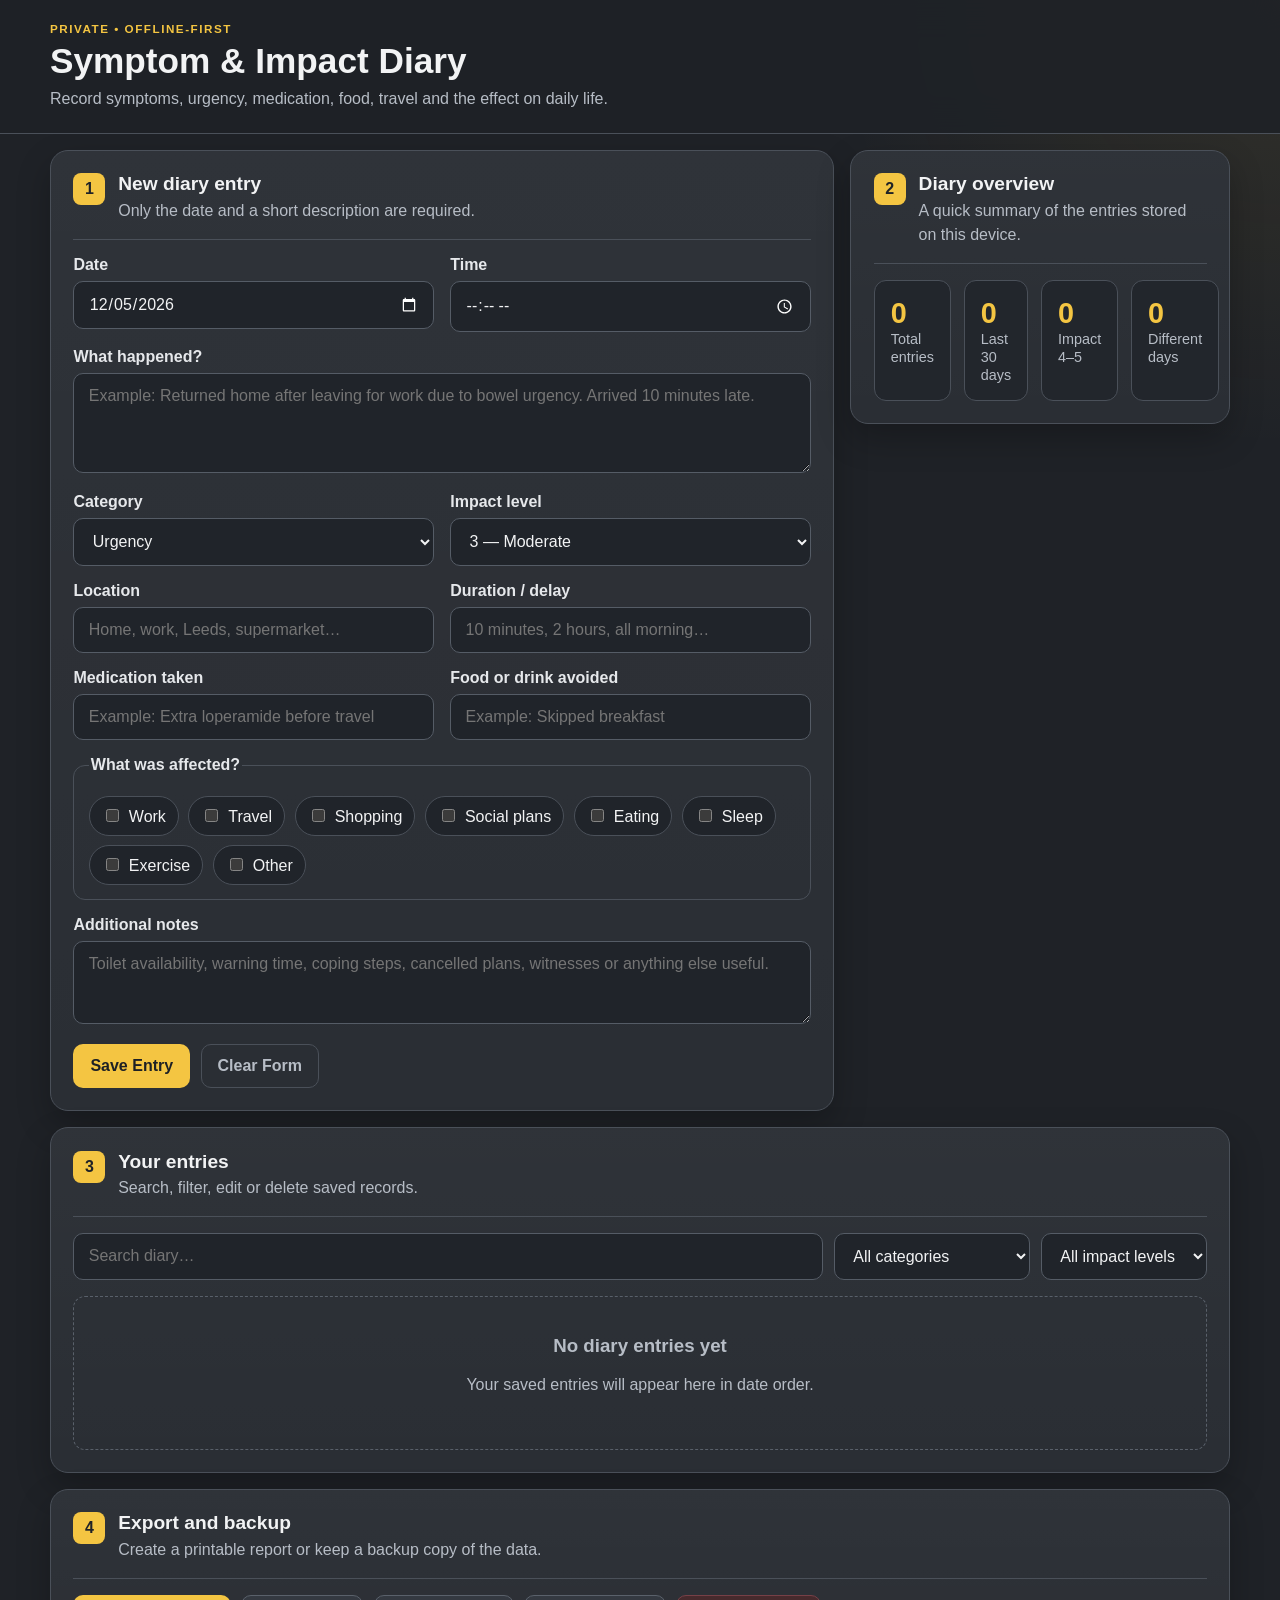
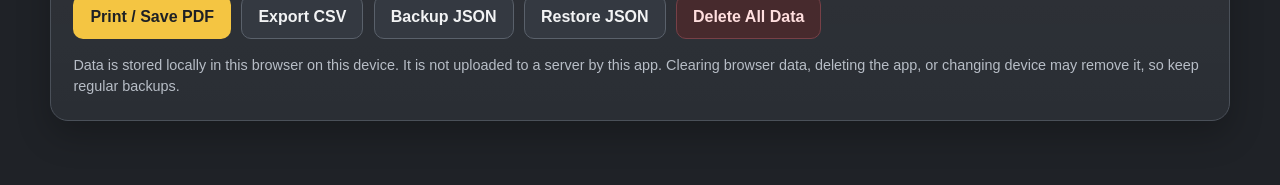
==== index.html @ 9e64af03 "Add files via upload" ====
<!DOCTYPE html>
<html lang="en">
<head>
  <meta charset="UTF-8" />
  <meta name="viewport" content="width=device-width, initial-scale=1, viewport-fit=cover" />
  <meta name="theme-color" content="#f4c542" />
  <meta name="description" content="A private, offline symptom and daily impact diary." />
  <link rel="manifest" href="manifest.webmanifest" />
  <link rel="icon" href="icons/icon.svg" type="image/svg+xml" />
  <link rel="apple-touch-icon" href="icons/apple-touch-icon.svg" />
  <link rel="stylesheet" href="styles.css" />
  <title>Symptom & Impact Diary</title>
</head>
<body>
  <header class="app-header">
    <div>
      <p class="eyebrow">PRIVATE • OFFLINE-FIRST</p>
      <h1>Symptom & Impact Diary</h1>
      <p class="subtitle">Record symptoms, urgency, medication, food, travel and the effect on daily life.</p>
    </div>
    <button id="installBtn" class="button secondary hidden" type="button">Install App</button>
  </header>

  <main class="shell">
    <section class="panel entry-panel">
      <div class="section-heading">
        <span class="number">1</span>
        <div>
          <h2>New diary entry</h2>
          <p>Only the date and a short description are required.</p>
        </div>
      </div>

      <form id="entryForm" novalidate>
        <input type="hidden" id="entryId" />

        <div class="grid two">
          <label>
            <span>Date</span>
            <input id="entryDate" type="date" required />
          </label>
          <label>
            <span>Time</span>
            <input id="entryTime" type="time" />
          </label>
        </div>

        <label>
          <span>What happened?</span>
          <textarea id="description" rows="4" maxlength="1000" required
            placeholder="Example: Returned home after leaving for work due to bowel urgency. Arrived 10 minutes late."></textarea>
        </label>

        <div class="grid two">
          <label>
            <span>Category</span>
            <select id="category">
              <option value="Urgency">Urgency</option>
              <option value="Accident / near miss">Accident / near miss</option>
              <option value="Pain or discomfort">Pain or discomfort</option>
              <option value="Food restriction">Food restriction</option>
              <option value="Medication">Medication</option>
              <option value="Travel">Travel</option>
              <option value="Work impact">Work impact</option>
              <option value="Social impact">Social impact</option>
              <option value="Sleep impact">Sleep impact</option>
              <option value="Other">Other</option>
            </select>
          </label>
          <label>
            <span>Impact level</span>
            <select id="impact">
              <option value="1">1 — Minor</option>
              <option value="2">2 — Noticeable</option>
              <option value="3" selected>3 — Moderate</option>
              <option value="4">4 — Significant</option>
              <option value="5">5 — Severe</option>
            </select>
          </label>
        </div>

        <div class="grid two">
          <label>
            <span>Location</span>
            <input id="location" type="text" maxlength="120" placeholder="Home, work, Leeds, supermarket…" />
          </label>
          <label>
            <span>Duration / delay</span>
            <input id="duration" type="text" maxlength="120" placeholder="10 minutes, 2 hours, all morning…" />
          </label>
        </div>

        <div class="grid two">
          <label>
            <span>Medication taken</span>
            <input id="medication" type="text" maxlength="200" placeholder="Example: Extra loperamide before travel" />
          </label>
          <label>
            <span>Food or drink avoided</span>
            <input id="food" type="text" maxlength="200" placeholder="Example: Skipped breakfast" />
          </label>
        </div>

        <fieldset>
          <legend>What was affected?</legend>
          <div class="checks">
            <label><input type="checkbox" name="affected" value="Work" /> Work</label>
            <label><input type="checkbox" name="affected" value="Travel" /> Travel</label>
            <label><input type="checkbox" name="affected" value="Shopping" /> Shopping</label>
            <label><input type="checkbox" name="affected" value="Social plans" /> Social plans</label>
            <label><input type="checkbox" name="affected" value="Eating" /> Eating</label>
            <label><input type="checkbox" name="affected" value="Sleep" /> Sleep</label>
            <label><input type="checkbox" name="affected" value="Exercise" /> Exercise</label>
            <label><input type="checkbox" name="affected" value="Other" /> Other</label>
          </div>
        </fieldset>

        <label>
          <span>Additional notes</span>
          <textarea id="notes" rows="3" maxlength="1000"
            placeholder="Toilet availability, warning time, coping steps, cancelled plans, witnesses or anything else useful."></textarea>
        </label>

        <div class="form-actions">
          <button class="button primary" type="submit" id="saveBtn">Save Entry</button>
          <button class="button secondary hidden" type="button" id="cancelEditBtn">Cancel Edit</button>
          <button class="button ghost" type="button" id="clearBtn">Clear Form</button>
        </div>
      </form>
    </section>

    <section class="panel summary-panel">
      <div class="section-heading">
        <span class="number">2</span>
        <div>
          <h2>Diary overview</h2>
          <p>A quick summary of the entries stored on this device.</p>
        </div>
      </div>
      <div class="stats">
        <div class="stat"><strong id="totalEntries">0</strong><span>Total entries</span></div>
        <div class="stat"><strong id="last30Entries">0</strong><span>Last 30 days</span></div>
        <div class="stat"><strong id="highImpactEntries">0</strong><span>Impact 4–5</span></div>
        <div class="stat"><strong id="daysAffected">0</strong><span>Different days</span></div>
      </div>
    </section>

    <section class="panel diary-panel">
      <div class="section-heading">
        <span class="number">3</span>
        <div>
          <h2>Your entries</h2>
          <p>Search, filter, edit or delete saved records.</p>
        </div>
      </div>

      <div class="toolbar">
        <input id="searchInput" type="search" placeholder="Search diary…" />
        <select id="categoryFilter">
          <option value="">All categories</option>
          <option>Urgency</option>
          <option>Accident / near miss</option>
          <option>Pain or discomfort</option>
          <option>Food restriction</option>
          <option>Medication</option>
          <option>Travel</option>
          <option>Work impact</option>
          <option>Social impact</option>
          <option>Sleep impact</option>
          <option>Other</option>
        </select>
        <select id="impactFilter">
          <option value="">All impact levels</option>
          <option value="1">Impact 1</option>
          <option value="2">Impact 2</option>
          <option value="3">Impact 3</option>
          <option value="4">Impact 4</option>
          <option value="5">Impact 5</option>
        </select>
      </div>

      <div id="emptyState" class="empty-state">
        <h3>No diary entries yet</h3>
        <p>Your saved entries will appear here in date order.</p>
      </div>
      <div id="entryList" class="entry-list"></div>
    </section>

    <section class="panel data-panel">
      <div class="section-heading">
        <span class="number">4</span>
        <div>
          <h2>Export and backup</h2>
          <p>Create a printable report or keep a backup copy of the data.</p>
        </div>
      </div>

      <div class="data-actions">
        <button class="button primary" id="printBtn" type="button">Print / Save PDF</button>
        <button class="button secondary" id="exportCsvBtn" type="button">Export CSV</button>
        <button class="button secondary" id="backupBtn" type="button">Backup JSON</button>
        <label class="button secondary file-button">
          Restore JSON
          <input id="restoreInput" type="file" accept=".json,application/json" />
        </label>
        <button class="button danger" id="deleteAllBtn" type="button">Delete All Data</button>
      </div>
      <p class="privacy-note">
        Data is stored locally in this browser on this device. It is not uploaded to a server by this app.
        Clearing browser data, deleting the app, or changing device may remove it, so keep regular backups.
      </p>
    </section>
  </main>

  <template id="entryTemplate">
    <article class="entry-card">
      <div class="entry-top">
        <div>
          <div class="entry-date"></div>
          <div class="entry-meta"></div>
        </div>
        <span class="impact-badge"></span>
      </div>
      <p class="entry-description"></p>
      <div class="entry-details"></div>
      <div class="entry-actions">
        <button class="small-button edit-entry" type="button">Edit</button>
        <button class="small-button delete-entry" type="button">Delete</button>
      </div>
    </article>
  </template>

  <script src="app.js"></script>
</body>
</html>
---- styles.css ----
:root {
  --bg: #1f2227;
  --panel: #2a2e34;
  --panel-2: #343941;
  --line: #4a5059;
  --text: #f2f3f4;
  --muted: #b7bdc6;
  --accent: #f4c542;
  --accent-dark: #d7a900;
  --danger: #d95c5c;
  --shadow: 0 14px 34px rgba(0,0,0,.24);
  font-family: Inter, ui-sans-serif, -apple-system, BlinkMacSystemFont, "Segoe UI", sans-serif;
}
* { box-sizing: border-box; }
html { background: var(--bg); color-scheme: dark; }
body { margin: 0; min-height: 100vh; background:
  radial-gradient(circle at top right, rgba(244,197,66,.09), transparent 28rem),
  var(--bg); color: var(--text); }
button, input, textarea, select { font: inherit; }
.app-header {
  display: flex; justify-content: space-between; gap: 2rem; align-items: center;
  padding: calc(1.4rem + env(safe-area-inset-top)) max(1rem, calc((100vw - 1180px)/2)) 1.4rem;
  border-bottom: 1px solid var(--line); background: rgba(31,34,39,.92);
  position: sticky; top: 0; z-index: 10; backdrop-filter: blur(18px);
}
h1, h2, h3, p { margin-top: 0; }
h1 { margin-bottom: .35rem; font-size: clamp(1.55rem, 4vw, 2.2rem); }
h2 { margin-bottom: .2rem; font-size: 1.2rem; }
.eyebrow { color: var(--accent); letter-spacing: .13em; font-size: .73rem; font-weight: 800; margin-bottom: .35rem; }
.subtitle, .section-heading p, .privacy-note { color: var(--muted); margin-bottom: 0; line-height: 1.5; }
.shell { width: min(1180px, calc(100% - 2rem)); margin: 1rem auto 4rem; display: grid; gap: 1rem; }
.panel { background: linear-gradient(180deg, rgba(255,255,255,.025), transparent), var(--panel);
  border: 1px solid var(--line); border-radius: 18px; padding: clamp(1rem, 3vw, 1.4rem); box-shadow: var(--shadow); }
.section-heading { display: flex; gap: .8rem; align-items: flex-start; padding-bottom: 1rem; margin-bottom: 1rem; border-bottom: 1px solid var(--line); }
.number { width: 2rem; height: 2rem; border-radius: 8px; display: grid; place-items: center;
  background: var(--accent); color: #1f2227; font-weight: 900; flex: 0 0 auto; }
form { display: grid; gap: 1rem; }
.grid { display: grid; gap: 1rem; }
.grid.two { grid-template-columns: repeat(2, minmax(0,1fr)); }
label > span, legend { display: block; font-weight: 750; color: #e6e8eb; margin-bottom: .45rem; }
input, textarea, select {
  width: 100%; border: 1px solid #555c66; border-radius: 10px; background: #20242a;
  color: var(--text); padding: .82rem .9rem; outline: none;
}
textarea { resize: vertical; min-height: 5rem; }
input:focus, textarea:focus, select:focus { border-color: var(--accent); box-shadow: 0 0 0 3px rgba(244,197,66,.13); }
fieldset { border: 1px solid var(--line); border-radius: 12px; padding: .9rem; margin: 0; }
.checks { display: flex; flex-wrap: wrap; gap: .6rem; }
.checks label { background: #20242a; border: 1px solid var(--line); border-radius: 999px; padding: .55rem .75rem; }
.checks input { width: auto; margin-right: .35rem; accent-color: var(--accent); }
.button, .small-button {
  border: 1px solid transparent; border-radius: 10px; padding: .76rem 1rem; font-weight: 800; cursor: pointer;
}
.button.primary { background: var(--accent); color: #1d2025; }
.button.primary:hover { background: #ffd75a; }
.button.secondary { background: var(--panel-2); color: var(--text); border-color: #5a616b; }
.button.ghost { background: transparent; color: var(--muted); border-color: var(--line); }
.button.danger { background: #472a2d; color: #ffdede; border-color: #774047; }
.form-actions, .data-actions { display: flex; flex-wrap: wrap; gap: .65rem; }
.hidden { display: none !important; }
.stats { display: grid; grid-template-columns: repeat(4,1fr); gap: .8rem; }
.stat { padding: 1rem; background: #22262c; border: 1px solid var(--line); border-radius: 12px; }
.stat strong { display: block; color: var(--accent); font-size: 1.8rem; }
.stat span { color: var(--muted); font-size: .9rem; }
.toolbar { display: grid; grid-template-columns: 1fr auto auto; gap: .7rem; margin-bottom: 1rem; }
.entry-list { display: grid; gap: .8rem; }
.entry-card { background: #22262c; border: 1px solid var(--line); border-left: 4px solid var(--accent); border-radius: 13px; padding: 1rem; }
.entry-top { display: flex; justify-content: space-between; gap: 1rem; align-items: flex-start; }
.entry-date { font-weight: 900; font-size: 1.05rem; }
.entry-meta { color: var(--muted); font-size: .88rem; margin-top: .2rem; }
.impact-badge { border-radius: 999px; background: #3c4149; padding: .35rem .58rem; font-size: .78rem; font-weight: 900; white-space: nowrap; }
.entry-description { margin: .85rem 0; line-height: 1.55; white-space: pre-wrap; }
.entry-details { display: grid; gap: .35rem; color: #ced2d8; font-size: .9rem; }
.entry-detail strong { color: var(--accent); }
.entry-actions { display: flex; gap: .5rem; margin-top: .85rem; padding-top: .8rem; border-top: 1px solid var(--line); }
.small-button { padding: .48rem .7rem; background: #343941; color: var(--text); border-color: #555c66; }
.delete-entry { color: #ffd3d3; }
.empty-state { text-align: center; padding: 2.4rem 1rem; border: 1px dashed #59606a; border-radius: 12px; color: var(--muted); }
.file-button { display: inline-flex; align-items: center; }
.file-button input { display: none; }
.privacy-note { margin-top: 1rem; font-size: .9rem; }
@media (min-width: 900px) {
  .shell { grid-template-columns: minmax(0, 1.55fr) minmax(280px, .75fr); align-items: start; }
  .entry-panel { grid-row: span 2; }
  .diary-panel, .data-panel { grid-column: 1 / -1; }
}
@media (max-width: 700px) {
  .app-header { position: static; align-items: flex-start; flex-direction: column; gap: .8rem; }
  .grid.two, .stats, .toolbar { grid-template-columns: 1fr; }
  .shell { width: min(100% - 1rem, 1180px); }
  .panel { border-radius: 14px; }
  .form-actions .button, .data-actions .button, .file-button { flex: 1 1 100%; justify-content: center; }
}
@media print {
  body { background: white; color: black; }
  .app-header, .entry-panel, .summary-panel, .data-panel, .toolbar, .entry-actions, .empty-state { display: none !important; }
  .shell { width: 100%; margin: 0; display: block; }
  .panel, .entry-card { box-shadow: none; background: white; color: black; border-color: #bbb; }
  .entry-card { break-inside: avoid; margin-bottom: 12px; border-left-color: #444; }
  .entry-meta, .entry-details { color: #333; }
  .impact-badge { background: #eee; }
}
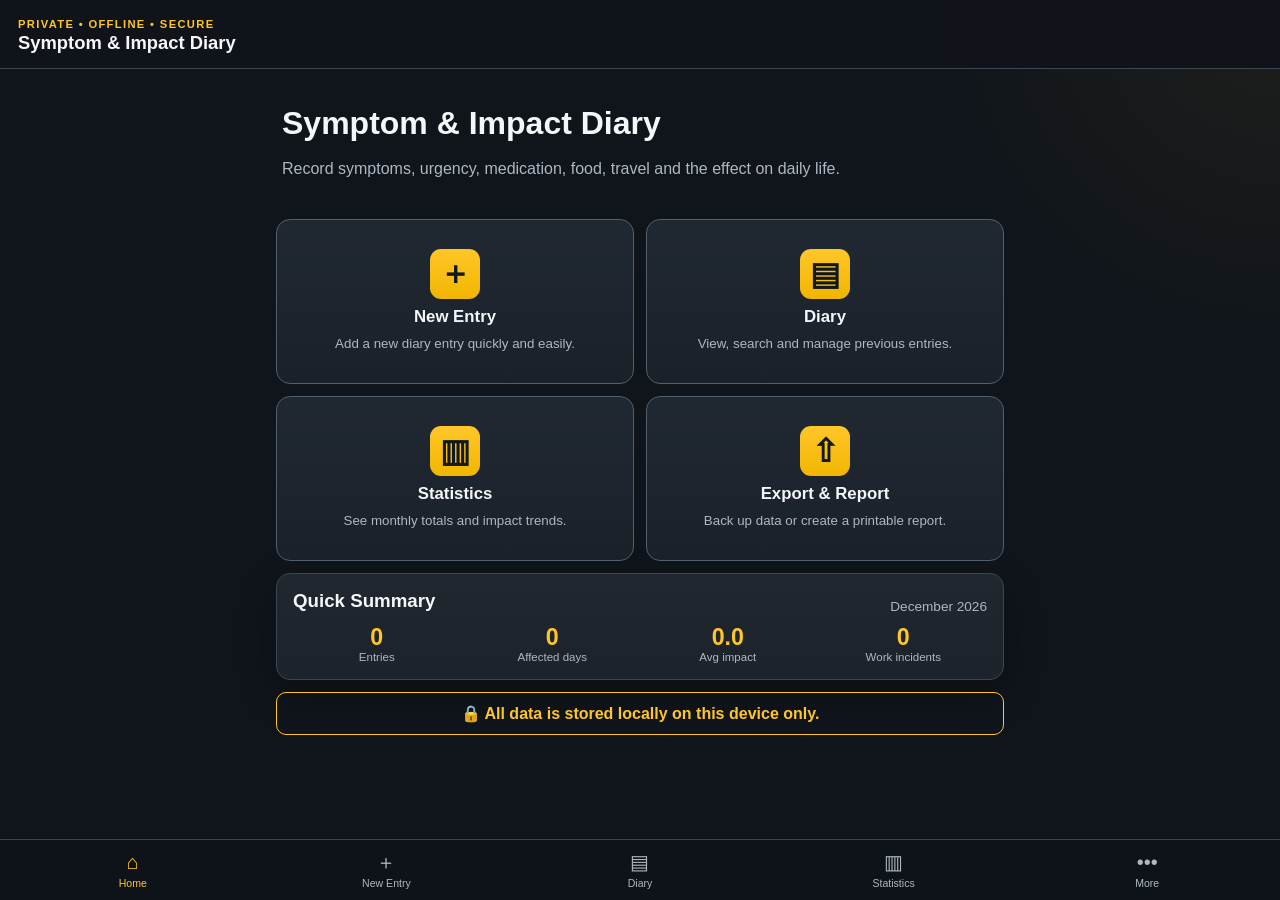
==== commit 36ee67cd: "V2" ====
--- a/index.html
+++ b/index.html
@@ -1,235 +1,7 @@
-<!DOCTYPE html>
-<html lang="en">
-<head>
-  <meta charset="UTF-8" />
-  <meta name="viewport" content="width=device-width, initial-scale=1, viewport-fit=cover" />
-  <meta name="theme-color" content="#f4c542" />
-  <meta name="description" content="A private, offline symptom and daily impact diary." />
-  <link rel="manifest" href="manifest.webmanifest" />
-  <link rel="icon" href="icons/icon.svg" type="image/svg+xml" />
-  <link rel="apple-touch-icon" href="icons/apple-touch-icon.svg" />
-  <link rel="stylesheet" href="styles.css" />
-  <title>Symptom & Impact Diary</title>
-</head>
-<body>
-  <header class="app-header">
-    <div>
-      <p class="eyebrow">PRIVATE • OFFLINE-FIRST</p>
-      <h1>Symptom & Impact Diary</h1>
-      <p class="subtitle">Record symptoms, urgency, medication, food, travel and the effect on daily life.</p>
-    </div>
-    <button id="installBtn" class="button secondary hidden" type="button">Install App</button>
-  </header>
-
-  <main class="shell">
-    <section class="panel entry-panel">
-      <div class="section-heading">
-        <span class="number">1</span>
-        <div>
-          <h2>New diary entry</h2>
-          <p>Only the date and a short description are required.</p>
-        </div>
-      </div>
-
-      <form id="entryForm" novalidate>
-        <input type="hidden" id="entryId" />
-
-        <div class="grid two">
-          <label>
-            <span>Date</span>
-            <input id="entryDate" type="date" required />
-          </label>
-          <label>
-            <span>Time</span>
-            <input id="entryTime" type="time" />
-          </label>
-        </div>
-
-        <label>
-          <span>What happened?</span>
-          <textarea id="description" rows="4" maxlength="1000" required
-            placeholder="Example: Returned home after leaving for work due to bowel urgency. Arrived 10 minutes late."></textarea>
-        </label>
-
-        <div class="grid two">
-          <label>
-            <span>Category</span>
-            <select id="category">
-              <option value="Urgency">Urgency</option>
-              <option value="Accident / near miss">Accident / near miss</option>
-              <option value="Pain or discomfort">Pain or discomfort</option>
-              <option value="Food restriction">Food restriction</option>
-              <option value="Medication">Medication</option>
-              <option value="Travel">Travel</option>
-              <option value="Work impact">Work impact</option>
-              <option value="Social impact">Social impact</option>
-              <option value="Sleep impact">Sleep impact</option>
-              <option value="Other">Other</option>
-            </select>
-          </label>
-          <label>
-            <span>Impact level</span>
-            <select id="impact">
-              <option value="1">1 — Minor</option>
-              <option value="2">2 — Noticeable</option>
-              <option value="3" selected>3 — Moderate</option>
-              <option value="4">4 — Significant</option>
-              <option value="5">5 — Severe</option>
-            </select>
-          </label>
-        </div>
-
-        <div class="grid two">
-          <label>
-            <span>Location</span>
-            <input id="location" type="text" maxlength="120" placeholder="Home, work, Leeds, supermarket…" />
-          </label>
-          <label>
-            <span>Duration / delay</span>
-            <input id="duration" type="text" maxlength="120" placeholder="10 minutes, 2 hours, all morning…" />
-          </label>
-        </div>
-
-        <div class="grid two">
-          <label>
-            <span>Medication taken</span>
-            <input id="medication" type="text" maxlength="200" placeholder="Example: Extra loperamide before travel" />
-          </label>
-          <label>
-            <span>Food or drink avoided</span>
-            <input id="food" type="text" maxlength="200" placeholder="Example: Skipped breakfast" />
-          </label>
-        </div>
-
-        <fieldset>
-          <legend>What was affected?</legend>
-          <div class="checks">
-            <label><input type="checkbox" name="affected" value="Work" /> Work</label>
-            <label><input type="checkbox" name="affected" value="Travel" /> Travel</label>
-            <label><input type="checkbox" name="affected" value="Shopping" /> Shopping</label>
-            <label><input type="checkbox" name="affected" value="Social plans" /> Social plans</label>
-            <label><input type="checkbox" name="affected" value="Eating" /> Eating</label>
-            <label><input type="checkbox" name="affected" value="Sleep" /> Sleep</label>
-            <label><input type="checkbox" name="affected" value="Exercise" /> Exercise</label>
-            <label><input type="checkbox" name="affected" value="Other" /> Other</label>
-          </div>
-        </fieldset>
-
-        <label>
-          <span>Additional notes</span>
-          <textarea id="notes" rows="3" maxlength="1000"
-            placeholder="Toilet availability, warning time, coping steps, cancelled plans, witnesses or anything else useful."></textarea>
-        </label>
-
-        <div class="form-actions">
-          <button class="button primary" type="submit" id="saveBtn">Save Entry</button>
-          <button class="button secondary hidden" type="button" id="cancelEditBtn">Cancel Edit</button>
-          <button class="button ghost" type="button" id="clearBtn">Clear Form</button>
-        </div>
-      </form>
-    </section>
-
-    <section class="panel summary-panel">
-      <div class="section-heading">
-        <span class="number">2</span>
-        <div>
-          <h2>Diary overview</h2>
-          <p>A quick summary of the entries stored on this device.</p>
-        </div>
-      </div>
-      <div class="stats">
-        <div class="stat"><strong id="totalEntries">0</strong><span>Total entries</span></div>
-        <div class="stat"><strong id="last30Entries">0</strong><span>Last 30 days</span></div>
-        <div class="stat"><strong id="highImpactEntries">0</strong><span>Impact 4–5</span></div>
-        <div class="stat"><strong id="daysAffected">0</strong><span>Different days</span></div>
-      </div>
-    </section>
-
-    <section class="panel diary-panel">
-      <div class="section-heading">
-        <span class="number">3</span>
-        <div>
-          <h2>Your entries</h2>
-          <p>Search, filter, edit or delete saved records.</p>
-        </div>
-      </div>
-
-      <div class="toolbar">
-        <input id="searchInput" type="search" placeholder="Search diary…" />
-        <select id="categoryFilter">
-          <option value="">All categories</option>
-          <option>Urgency</option>
-          <option>Accident / near miss</option>
-          <option>Pain or discomfort</option>
-          <option>Food restriction</option>
-          <option>Medication</option>
-          <option>Travel</option>
-          <option>Work impact</option>
-          <option>Social impact</option>
-          <option>Sleep impact</option>
-          <option>Other</option>
-        </select>
-        <select id="impactFilter">
-          <option value="">All impact levels</option>
-          <option value="1">Impact 1</option>
-          <option value="2">Impact 2</option>
-          <option value="3">Impact 3</option>
-          <option value="4">Impact 4</option>
-          <option value="5">Impact 5</option>
-        </select>
-      </div>
-
-      <div id="emptyState" class="empty-state">
-        <h3>No diary entries yet</h3>
-        <p>Your saved entries will appear here in date order.</p>
-      </div>
-      <div id="entryList" class="entry-list"></div>
-    </section>
-
-    <section class="panel data-panel">
-      <div class="section-heading">
-        <span class="number">4</span>
-        <div>
-          <h2>Export and backup</h2>
-          <p>Create a printable report or keep a backup copy of the data.</p>
-        </div>
-      </div>
-
-      <div class="data-actions">
-        <button class="button primary" id="printBtn" type="button">Print / Save PDF</button>
-        <button class="button secondary" id="exportCsvBtn" type="button">Export CSV</button>
-        <button class="button secondary" id="backupBtn" type="button">Backup JSON</button>
-        <label class="button secondary file-button">
-          Restore JSON
-          <input id="restoreInput" type="file" accept=".json,application/json" />
-        </label>
-        <button class="button danger" id="deleteAllBtn" type="button">Delete All Data</button>
-      </div>
-      <p class="privacy-note">
-        Data is stored locally in this browser on this device. It is not uploaded to a server by this app.
-        Clearing browser data, deleting the app, or changing device may remove it, so keep regular backups.
-      </p>
-    </section>
-  </main>
-
-  <template id="entryTemplate">
-    <article class="entry-card">
-      <div class="entry-top">
-        <div>
-          <div class="entry-date"></div>
-          <div class="entry-meta"></div>
-        </div>
-        <span class="impact-badge"></span>
-      </div>
-      <p class="entry-description"></p>
-      <div class="entry-details"></div>
-      <div class="entry-actions">
-        <button class="small-button edit-entry" type="button">Edit</button>
-        <button class="small-button delete-entry" type="button">Delete</button>
-      </div>
-    </article>
-  </template>
-
-  <script src="app.js"></script>
-</body>
-</html>
+<!DOCTYPE html><html lang="en"><head><meta charset="UTF-8"><meta name="viewport" content="width=device-width,initial-scale=1,viewport-fit=cover"><meta name="theme-color" content="#10151b"><meta name="apple-mobile-web-app-capable" content="yes"><meta name="apple-mobile-web-app-status-bar-style" content="black-translucent"><link rel="manifest" href="manifest.webmanifest"><link rel="icon" href="icons/icon.svg"><link rel="apple-touch-icon" href="icons/apple-touch-icon.svg"><link rel="stylesheet" href="styles.css"><title>Symptom & Impact Diary</title></head><body><div class="app-shell"><header class="topbar"><div><div class="eyebrow">PRIVATE • OFFLINE • SECURE</div><h1 id="pageTitle">Symptom & Impact Diary</h1></div><button id="installBtn" class="icon-btn hidden">⇩</button></header><main>
+<section class="view active" id="homeView"><div class="hero-card"><h2>Symptom & Impact Diary</h2><p>Record symptoms, urgency, medication, food, travel and the effect on daily life.</p></div><div class="tile-grid"><button class="home-tile" data-go="new"><span class="tile-icon">＋</span><strong>New Entry</strong><small>Add a new diary entry quickly and easily.</small></button><button class="home-tile" data-go="diary"><span class="tile-icon">▤</span><strong>Diary</strong><small>View, search and manage previous entries.</small></button><button class="home-tile" data-go="stats"><span class="tile-icon">▥</span><strong>Statistics</strong><small>See monthly totals and impact trends.</small></button><button class="home-tile" data-go="more"><span class="tile-icon">⇧</span><strong>Export & Report</strong><small>Back up data or create a printable report.</small></button></div><section class="card"><div class="card-title-row"><h3>Quick Summary</h3><span id="summaryPeriod">This month</span></div><div class="summary-grid"><div><strong id="homeEntries">0</strong><span>Entries</span></div><div><strong id="homeDays">0</strong><span>Affected days</span></div><div><strong id="homeAverage">0.0</strong><span>Avg impact</span></div><div><strong id="homeWork">0</strong><span>Work incidents</span></div></div></section><div class="privacy-banner">🔒 All data is stored locally on this device only.</div></section>
+<section class="view" id="newView"><form id="entryForm" novalidate><input type="hidden" id="entryId"><div class="step-strip"><span class="active">1 Details</span><span>2 Impact</span><span>3 Additional</span></div><section class="card form-card"><p class="muted">Only the date and a short description are required.</p><div class="field-grid"><label><span>Date *</span><input id="entryDate" type="date" required></label><label><span>Time</span><input id="entryTime" type="time"></label></div><label><span>What happened? *</span><textarea id="description" rows="5" maxlength="1000" required placeholder="Example: Returned home after leaving for work due to bowel urgency. Arrived 10 minutes late."></textarea></label><div class="field-grid"><label><span>Category *</span><select id="category"><option>Urgency</option><option>Accident / near miss</option><option>Pain or discomfort</option><option>Food restriction</option><option>Medication</option><option>Travel</option><option>Work impact</option><option>Social impact</option><option>Sleep impact</option><option>Other</option></select></label><label><span>Impact level *</span><select id="impact"><option value="1">1 — Minor</option><option value="2">2 — Noticeable</option><option value="3" selected>3 — Moderate</option><option value="4">4 — Significant</option><option value="5">5 — Severe</option></select></label></div><label><span>Location</span><input id="location" type="text" placeholder="e.g. Home, work, Leeds, supermarket…"></label><label><span>Duration / delay</span><input id="duration" type="text" placeholder="e.g. 15 minutes, 2 hours, 30 mins late"></label></section><section class="card form-card"><h3>Impact and coping</h3><fieldset><legend>What was affected?</legend><div class="chips"><label><input type="checkbox" name="affected" value="Work"><span>Work</span></label><label><input type="checkbox" name="affected" value="Travel"><span>Travel</span></label><label><input type="checkbox" name="affected" value="Shopping"><span>Shopping</span></label><label><input type="checkbox" name="affected" value="Social plans"><span>Social plans</span></label><label><input type="checkbox" name="affected" value="Eating"><span>Eating</span></label><label><input type="checkbox" name="affected" value="Sleep"><span>Sleep</span></label><label><input type="checkbox" name="affected" value="Exercise"><span>Exercise</span></label><label><input type="checkbox" name="affected" value="Other"><span>Other</span></label></div></fieldset><label><span>Medication taken</span><input id="medication" type="text" placeholder="e.g. Extra loperamide before travel"></label><label><span>Food or drink avoided</span><input id="food" type="text" placeholder="e.g. Skipped breakfast"></label><label class="switch-row"><span><strong>Significant event</strong><small>Highlight this entry in the diary.</small></span><input id="significant" type="checkbox"></label><label><span>Additional notes</span><textarea id="notes" rows="4" placeholder="Toilet availability, warning time, cancelled plans, coping steps or anything else useful."></textarea></label></section><div class="sticky-actions"><button class="btn secondary hidden" type="button" id="cancelEditBtn">Cancel</button><button class="btn primary" type="submit" id="saveBtn">Save Entry</button></div></form></section>
+<section class="view" id="diaryView"><div class="toolbar"><input id="searchInput" type="search" placeholder="Search entries…"><button class="btn secondary compact" id="toggleFiltersBtn" type="button">Filters</button></div><div id="filtersPanel" class="filter-panel hidden"><select id="categoryFilter"><option value="">All categories</option><option>Urgency</option><option>Accident / near miss</option><option>Pain or discomfort</option><option>Food restriction</option><option>Medication</option><option>Travel</option><option>Work impact</option><option>Social impact</option><option>Sleep impact</option><option>Other</option></select><select id="impactFilter"><option value="">All impact levels</option><option value="1">Impact 1</option><option value="2">Impact 2</option><option value="3">Impact 3</option><option value="4">Impact 4</option><option value="5">Impact 5</option></select><label class="switch-row"><span><strong>Significant only</strong></span><input id="significantFilter" type="checkbox"></label></div><button id="calendarToggle" class="btn outline full" type="button">▦ Calendar View</button><div id="calendarPanel" class="card hidden"></div><div id="emptyState" class="card empty-state"><h3>No diary entries yet</h3><p>Tap New Entry to start your diary.</p></div><div id="entryList" class="entry-list"></div></section>
+<section class="view" id="statsView"><div class="month-nav card"><button id="prevMonth" class="icon-btn">‹</button><strong id="statsMonthLabel"></strong><button id="nextMonth" class="icon-btn">›</button></div><h3 class="section-label">Overview</h3><div class="stats-grid"><div class="metric-card"><span>▦</span><strong id="statDays">0</strong><small>Affected days</small></div><div class="metric-card"><span>▤</span><strong id="statEntries">0</strong><small>Total entries</small></div><div class="metric-card"><span>▣</span><strong id="statWork">0</strong><small>Work incidents</small></div><div class="metric-card"><span>!</span><strong id="statUrgency">0</strong><small>Urgency events</small></div><div class="metric-card"><span>☆</span><strong id="statSignificant">0</strong><small>Significant events</small></div><div class="metric-card"><span>★</span><strong id="statAverage">0.0</strong><small>Average impact</small></div></div><section class="card"><h3>Entries by category</h3><div id="categoryBars" class="bar-list"></div></section><section class="card"><h3>Impact level distribution</h3><div id="impactBars" class="impact-chart"></div></section></section>
+<section class="view" id="moreView"><section class="card"><h3>Export & Report</h3><p class="muted">Create a report or keep a secure backup of your diary.</p><div class="stack-actions"><button class="btn primary" id="printBtn">Print / Save PDF</button><button class="btn secondary" id="exportCsvBtn">Export CSV</button><button class="btn secondary" id="backupBtn">Backup JSON</button><label class="btn secondary file-btn">Restore JSON<input id="restoreInput" type="file" accept=".json,application/json"></label></div></section><section class="card"><h3>Privacy</h3><p class="muted">Your entries stay in this browser on this device. They are not sent to GitHub or another server.</p><div class="privacy-banner">🔒 100% locally stored</div></section><section class="card danger-card"><h3>Delete data</h3><p class="muted">This cannot be undone unless you have a backup.</p><button class="btn danger" id="deleteAllBtn">Delete All Data</button></section></section>
+</main><nav class="bottom-nav"><button data-view="home" class="active"><span>⌂</span><small>Home</small></button><button data-view="new"><span>＋</span><small>New Entry</small></button><button data-view="diary"><span>▤</span><small>Diary</small></button><button data-view="stats"><span>▥</span><small>Statistics</small></button><button data-view="more"><span>•••</span><small>More</small></button></nav></div><template id="entryTemplate"><article class="entry-card"><div class="date-block"><strong class="day"></strong><span class="month"></span><small class="time"></small></div><div class="entry-body"><div class="entry-head"><span class="category-pill"></span><button class="star-btn">☆</button></div><p class="entry-description"></p><div class="entry-meta"></div><div class="entry-extra"></div><div class="entry-actions"><button class="small-btn edit-entry">Edit</button><button class="small-btn delete-entry">Delete</button></div></div></article></template><script src="app.js"></script></body></html>
--- a/styles.css
+++ b/styles.css
@@ -1,102 +1 @@
-:root {
-  --bg: #1f2227;
-  --panel: #2a2e34;
-  --panel-2: #343941;
-  --line: #4a5059;
-  --text: #f2f3f4;
-  --muted: #b7bdc6;
-  --accent: #f4c542;
-  --accent-dark: #d7a900;
-  --danger: #d95c5c;
-  --shadow: 0 14px 34px rgba(0,0,0,.24);
-  font-family: Inter, ui-sans-serif, -apple-system, BlinkMacSystemFont, "Segoe UI", sans-serif;
-}
-* { box-sizing: border-box; }
-html { background: var(--bg); color-scheme: dark; }
-body { margin: 0; min-height: 100vh; background:
-  radial-gradient(circle at top right, rgba(244,197,66,.09), transparent 28rem),
-  var(--bg); color: var(--text); }
-button, input, textarea, select { font: inherit; }
-.app-header {
-  display: flex; justify-content: space-between; gap: 2rem; align-items: center;
-  padding: calc(1.4rem + env(safe-area-inset-top)) max(1rem, calc((100vw - 1180px)/2)) 1.4rem;
-  border-bottom: 1px solid var(--line); background: rgba(31,34,39,.92);
-  position: sticky; top: 0; z-index: 10; backdrop-filter: blur(18px);
-}
-h1, h2, h3, p { margin-top: 0; }
-h1 { margin-bottom: .35rem; font-size: clamp(1.55rem, 4vw, 2.2rem); }
-h2 { margin-bottom: .2rem; font-size: 1.2rem; }
-.eyebrow { color: var(--accent); letter-spacing: .13em; font-size: .73rem; font-weight: 800; margin-bottom: .35rem; }
-.subtitle, .section-heading p, .privacy-note { color: var(--muted); margin-bottom: 0; line-height: 1.5; }
-.shell { width: min(1180px, calc(100% - 2rem)); margin: 1rem auto 4rem; display: grid; gap: 1rem; }
-.panel { background: linear-gradient(180deg, rgba(255,255,255,.025), transparent), var(--panel);
-  border: 1px solid var(--line); border-radius: 18px; padding: clamp(1rem, 3vw, 1.4rem); box-shadow: var(--shadow); }
-.section-heading { display: flex; gap: .8rem; align-items: flex-start; padding-bottom: 1rem; margin-bottom: 1rem; border-bottom: 1px solid var(--line); }
-.number { width: 2rem; height: 2rem; border-radius: 8px; display: grid; place-items: center;
-  background: var(--accent); color: #1f2227; font-weight: 900; flex: 0 0 auto; }
-form { display: grid; gap: 1rem; }
-.grid { display: grid; gap: 1rem; }
-.grid.two { grid-template-columns: repeat(2, minmax(0,1fr)); }
-label > span, legend { display: block; font-weight: 750; color: #e6e8eb; margin-bottom: .45rem; }
-input, textarea, select {
-  width: 100%; border: 1px solid #555c66; border-radius: 10px; background: #20242a;
-  color: var(--text); padding: .82rem .9rem; outline: none;
-}
-textarea { resize: vertical; min-height: 5rem; }
-input:focus, textarea:focus, select:focus { border-color: var(--accent); box-shadow: 0 0 0 3px rgba(244,197,66,.13); }
-fieldset { border: 1px solid var(--line); border-radius: 12px; padding: .9rem; margin: 0; }
-.checks { display: flex; flex-wrap: wrap; gap: .6rem; }
-.checks label { background: #20242a; border: 1px solid var(--line); border-radius: 999px; padding: .55rem .75rem; }
-.checks input { width: auto; margin-right: .35rem; accent-color: var(--accent); }
-.button, .small-button {
-  border: 1px solid transparent; border-radius: 10px; padding: .76rem 1rem; font-weight: 800; cursor: pointer;
-}
-.button.primary { background: var(--accent); color: #1d2025; }
-.button.primary:hover { background: #ffd75a; }
-.button.secondary { background: var(--panel-2); color: var(--text); border-color: #5a616b; }
-.button.ghost { background: transparent; color: var(--muted); border-color: var(--line); }
-.button.danger { background: #472a2d; color: #ffdede; border-color: #774047; }
-.form-actions, .data-actions { display: flex; flex-wrap: wrap; gap: .65rem; }
-.hidden { display: none !important; }
-.stats { display: grid; grid-template-columns: repeat(4,1fr); gap: .8rem; }
-.stat { padding: 1rem; background: #22262c; border: 1px solid var(--line); border-radius: 12px; }
-.stat strong { display: block; color: var(--accent); font-size: 1.8rem; }
-.stat span { color: var(--muted); font-size: .9rem; }
-.toolbar { display: grid; grid-template-columns: 1fr auto auto; gap: .7rem; margin-bottom: 1rem; }
-.entry-list { display: grid; gap: .8rem; }
-.entry-card { background: #22262c; border: 1px solid var(--line); border-left: 4px solid var(--accent); border-radius: 13px; padding: 1rem; }
-.entry-top { display: flex; justify-content: space-between; gap: 1rem; align-items: flex-start; }
-.entry-date { font-weight: 900; font-size: 1.05rem; }
-.entry-meta { color: var(--muted); font-size: .88rem; margin-top: .2rem; }
-.impact-badge { border-radius: 999px; background: #3c4149; padding: .35rem .58rem; font-size: .78rem; font-weight: 900; white-space: nowrap; }
-.entry-description { margin: .85rem 0; line-height: 1.55; white-space: pre-wrap; }
-.entry-details { display: grid; gap: .35rem; color: #ced2d8; font-size: .9rem; }
-.entry-detail strong { color: var(--accent); }
-.entry-actions { display: flex; gap: .5rem; margin-top: .85rem; padding-top: .8rem; border-top: 1px solid var(--line); }
-.small-button { padding: .48rem .7rem; background: #343941; color: var(--text); border-color: #555c66; }
-.delete-entry { color: #ffd3d3; }
-.empty-state { text-align: center; padding: 2.4rem 1rem; border: 1px dashed #59606a; border-radius: 12px; color: var(--muted); }
-.file-button { display: inline-flex; align-items: center; }
-.file-button input { display: none; }
-.privacy-note { margin-top: 1rem; font-size: .9rem; }
-@media (min-width: 900px) {
-  .shell { grid-template-columns: minmax(0, 1.55fr) minmax(280px, .75fr); align-items: start; }
-  .entry-panel { grid-row: span 2; }
-  .diary-panel, .data-panel { grid-column: 1 / -1; }
-}
-@media (max-width: 700px) {
-  .app-header { position: static; align-items: flex-start; flex-direction: column; gap: .8rem; }
-  .grid.two, .stats, .toolbar { grid-template-columns: 1fr; }
-  .shell { width: min(100% - 1rem, 1180px); }
-  .panel { border-radius: 14px; }
-  .form-actions .button, .data-actions .button, .file-button { flex: 1 1 100%; justify-content: center; }
-}
-@media print {
-  body { background: white; color: black; }
-  .app-header, .entry-panel, .summary-panel, .data-panel, .toolbar, .entry-actions, .empty-state { display: none !important; }
-  .shell { width: 100%; margin: 0; display: block; }
-  .panel, .entry-card { box-shadow: none; background: white; color: black; border-color: #bbb; }
-  .entry-card { break-inside: avoid; margin-bottom: 12px; border-left-color: #444; }
-  .entry-meta, .entry-details { color: #333; }
-  .impact-badge { background: #eee; }
-}
+:root{--bg:#10151b;--panel:#1c232b;--panel2:#232b34;--line:#3b4652;--text:#f4f6f8;--muted:#aeb7c2;--yellow:#ffc629;--yellow2:#f1b600;--danger:#d9534f;font-family:Inter,ui-sans-serif,-apple-system,BlinkMacSystemFont,"Segoe UI",sans-serif}*{box-sizing:border-box}html{background:var(--bg);color-scheme:dark}body{margin:0;background:radial-gradient(circle at top right,rgba(255,198,41,.06),transparent 22rem),var(--bg);color:var(--text)}button,input,select,textarea{font:inherit}button{cursor:pointer}.app-shell{min-height:100vh;padding-bottom:calc(82px + env(safe-area-inset-bottom))}.topbar{position:sticky;top:0;z-index:20;display:flex;justify-content:space-between;align-items:center;padding:calc(18px + env(safe-area-inset-top)) 18px 14px;background:rgba(16,21,27,.94);backdrop-filter:blur(16px);border-bottom:1px solid var(--line)}.topbar h1{font-size:1.15rem;margin:.15rem 0 0}.eyebrow{color:var(--yellow);font-weight:900;font-size:.7rem;letter-spacing:.12em}main{width:min(760px,100%);margin:0 auto;padding:16px}.view{display:none}.view.active{display:block}.hero-card{padding:22px 6px 10px}.hero-card h2{font-size:2rem;line-height:1.05;margin:0 0 10px}.hero-card p,.muted{color:var(--muted);line-height:1.5}.tile-grid{display:grid;grid-template-columns:1fr 1fr;gap:12px;margin:12px 0}.home-tile{min-height:165px;text-align:center;background:linear-gradient(180deg,#202832,#1a2129);color:var(--text);border:1px solid #52606d;border-radius:14px;padding:18px 12px}.home-tile strong{display:block;font-size:1.05rem;margin:8px 0}.home-tile small{display:block;color:var(--muted);line-height:1.4}.tile-icon{display:grid;place-items:center;width:50px;height:50px;margin:0 auto;background:linear-gradient(180deg,var(--yellow),var(--yellow2));color:#111820;border-radius:11px;font-size:2rem;font-weight:900}.card{background:linear-gradient(180deg,rgba(255,255,255,.02),transparent),var(--panel);border:1px solid var(--line);border-radius:14px;padding:16px;margin:12px 0;box-shadow:0 14px 35px rgba(0,0,0,.28)}.card h3{margin:0 0 12px}.card-title-row{display:flex;justify-content:space-between;gap:10px;align-items:center}.card-title-row span{color:var(--muted);font-size:.85rem}.summary-grid{display:grid;grid-template-columns:repeat(4,1fr);gap:8px;text-align:center}.summary-grid strong{display:block;color:var(--yellow);font-size:1.45rem}.summary-grid span{display:block;color:var(--muted);font-size:.72rem}.privacy-banner{border:1px solid var(--yellow);color:var(--yellow);border-radius:10px;padding:11px 13px;text-align:center;font-weight:700;margin:12px 0}.step-strip{display:flex;gap:8px;justify-content:space-between;color:var(--muted);font-size:.82rem;padding:8px 2px}.step-strip span{flex:1;text-align:center;padding:7px;border-bottom:2px solid var(--line)}.step-strip .active{color:var(--yellow);border-color:var(--yellow)}.form-card{display:grid;gap:14px}label>span,legend{display:block;font-weight:800;margin-bottom:7px}label small{display:block;color:var(--muted);margin-top:3px}.field-grid{display:grid;grid-template-columns:1fr 1fr;gap:12px}input,select,textarea{display:block;width:100%;max-width:100%;min-width:0;border:1px solid #53606d;border-radius:9px;background:#141a20;color:var(--text);padding:13px 14px;outline:none}input[type=date],input[type=time]{display:block;width:100%;max-width:100%;min-width:0;box-sizing:border-box;-webkit-appearance:none;appearance:none}input:focus,select:focus,textarea:focus{border-color:var(--yellow);box-shadow:0 0 0 3px rgba(255,198,41,.12)}textarea{resize:vertical}fieldset{border:0;padding:0;margin:0}.chips{display:flex;flex-wrap:wrap;gap:8px}.chips label input{display:none}.chips label span{display:block;margin:0;padding:9px 12px;border:1px solid var(--line);border-radius:999px;background:#141a20;color:var(--muted)}.chips label input:checked+span{background:var(--yellow);border-color:var(--yellow);color:#10151b;font-weight:900}.switch-row{display:flex;justify-content:space-between;align-items:center;gap:12px;background:#151b22;border:1px solid var(--line);border-radius:10px;padding:12px}.switch-row input{width:22px;height:22px;accent-color:var(--yellow)}.sticky-actions{position:sticky;bottom:calc(72px + env(safe-area-inset-bottom));z-index:12;display:flex;gap:10px;padding:10px 0;background:linear-gradient(180deg,transparent,var(--bg) 28%)}.btn{border:1px solid transparent;border-radius:9px;padding:13px 16px;font-weight:900}.btn.primary{background:linear-gradient(180deg,var(--yellow),var(--yellow2));color:#10151b}.btn.secondary{background:var(--panel2);color:var(--text);border-color:#53606d}.btn.outline{background:transparent;color:var(--yellow);border-color:var(--yellow)}.btn.danger{background:#4a2529;color:#ffd8da;border-color:#814047}.btn.full{width:100%;margin-bottom:12px}.btn.compact{padding:11px 13px}.toolbar{display:grid;grid-template-columns:1fr auto;gap:10px}.filter-panel{display:grid;gap:10px;margin:10px 0}.hidden{display:none!important}.entry-list{display:grid;gap:10px}.entry-card{display:grid;grid-template-columns:68px 1fr;background:var(--panel);border:1px solid var(--line);border-radius:12px;overflow:hidden}.date-block{padding:14px 8px;background:#151b21;text-align:center;border-right:1px solid var(--line)}.date-block strong{display:block;font-size:1.5rem}.date-block span{display:block;font-size:.75rem;font-weight:900;color:var(--muted)}.date-block small{display:block;margin-top:8px;color:var(--muted)}.entry-body{padding:12px}.entry-head{display:flex;justify-content:space-between;gap:10px;align-items:center}.category-pill{display:inline-block;background:#5b4389;color:white;border-radius:999px;padding:4px 8px;font-size:.73rem;font-weight:800}.star-btn{border:0;background:none;color:var(--yellow);font-size:1.45rem}.entry-description{margin:10px 0;line-height:1.45}.entry-meta,.entry-extra{font-size:.82rem;color:var(--muted);line-height:1.5}.entry-actions{display:flex;gap:8px;margin-top:10px;padding-top:10px;border-top:1px solid var(--line)}.small-btn{background:#27313b;color:var(--text);border:1px solid #4a5662;border-radius:7px;padding:7px 10px}.empty-state{text-align:center;color:var(--muted);padding:28px}.month-nav{display:flex;justify-content:space-between;align-items:center}.icon-btn{width:40px;height:40px;border:1px solid var(--line);border-radius:10px;background:var(--panel2);color:var(--text);font-size:1.4rem}.section-label{margin:18px 0 8px}.stats-grid{display:grid;grid-template-columns:1fr 1fr;gap:10px}.metric-card{background:var(--panel);border:1px solid var(--line);border-radius:12px;padding:14px;display:grid;grid-template-columns:auto 1fr;grid-template-rows:auto auto;column-gap:12px}.metric-card>span{grid-row:1/3;color:var(--yellow);font-size:1.8rem}.metric-card strong{font-size:1.4rem}.metric-card small{color:var(--muted)}.bar-list{display:grid;gap:10px}.bar-row{display:grid;grid-template-columns:110px 1fr 34px;gap:8px;align-items:center;font-size:.82rem}.bar-track{height:10px;background:#111820;border-radius:999px;overflow:hidden}.bar-fill{height:100%;background:linear-gradient(90deg,var(--yellow2),var(--yellow));border-radius:999px}.impact-chart{display:flex;align-items:flex-end;gap:12px;height:190px;padding-top:18px}.impact-col{flex:1;text-align:center}.impact-bar{width:100%;min-height:4px;background:linear-gradient(180deg,var(--yellow),var(--yellow2));border-radius:7px 7px 0 0}.impact-col strong,.impact-col small{display:block}.impact-col small{color:var(--muted);margin-top:6px}.stack-actions{display:grid;gap:10px}.file-btn{text-align:center}.file-btn input{display:none}.danger-card{border-color:#6f3940}.bottom-nav{position:fixed;left:0;right:0;bottom:0;z-index:30;display:grid;grid-template-columns:repeat(5,1fr);padding:7px 6px calc(7px + env(safe-area-inset-bottom));background:rgba(15,20,26,.97);border-top:1px solid var(--line);backdrop-filter:blur(18px)}.bottom-nav button{border:0;background:none;color:var(--muted);padding:4px 2px}.bottom-nav button span{display:block;font-size:1.25rem;line-height:1.1}.bottom-nav button small{display:block;font-size:.66rem;margin-top:4px}.bottom-nav button.active{color:var(--yellow)}@media(max-width:520px){main{padding:12px}.field-grid{grid-template-columns:1fr}.hero-card h2{font-size:1.75rem}}@media print{.topbar,.bottom-nav,#homeView,#newView,#statsView,#moreView,.toolbar,.filter-panel,#calendarToggle,.entry-actions{display:none!important}body{background:white;color:black}#diaryView{display:block!important}main{width:100%;padding:0}.entry-card{break-inside:avoid;background:white;color:black;border-color:#aaa;margin-bottom:10px}.date-block{background:#eee;color:black}.entry-meta,.entry-extra{color:#333}}
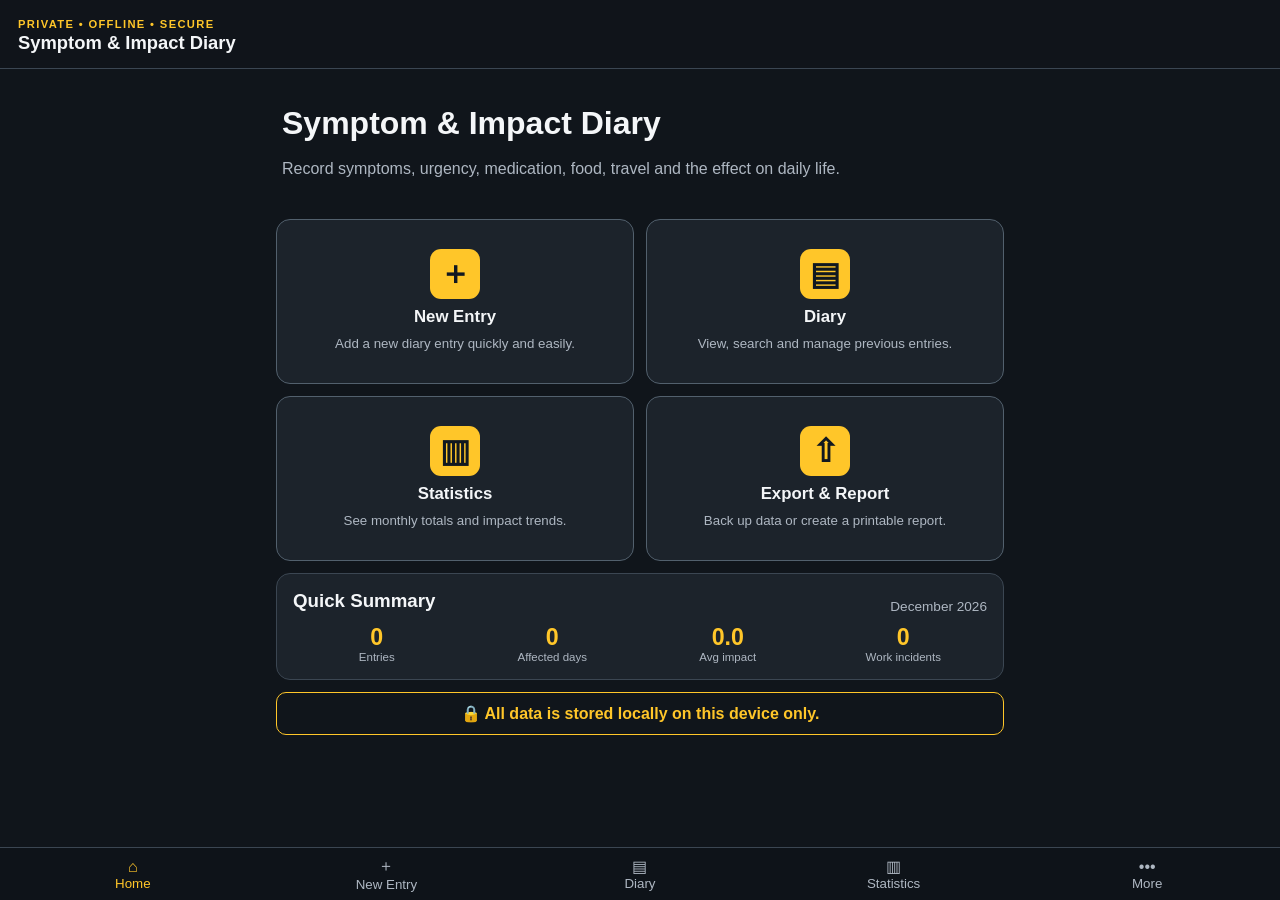
==== commit d248d431: "new v3" ====
--- a/index.html
+++ b/index.html
@@ -1,7 +1,239 @@
-<!DOCTYPE html><html lang="en"><head><meta charset="UTF-8"><meta name="viewport" content="width=device-width,initial-scale=1,viewport-fit=cover"><meta name="theme-color" content="#10151b"><meta name="apple-mobile-web-app-capable" content="yes"><meta name="apple-mobile-web-app-status-bar-style" content="black-translucent"><link rel="manifest" href="manifest.webmanifest"><link rel="icon" href="icons/icon.svg"><link rel="apple-touch-icon" href="icons/apple-touch-icon.svg"><link rel="stylesheet" href="styles.css"><title>Symptom & Impact Diary</title></head><body><div class="app-shell"><header class="topbar"><div><div class="eyebrow">PRIVATE • OFFLINE • SECURE</div><h1 id="pageTitle">Symptom & Impact Diary</h1></div><button id="installBtn" class="icon-btn hidden">⇩</button></header><main>
-<section class="view active" id="homeView"><div class="hero-card"><h2>Symptom & Impact Diary</h2><p>Record symptoms, urgency, medication, food, travel and the effect on daily life.</p></div><div class="tile-grid"><button class="home-tile" data-go="new"><span class="tile-icon">＋</span><strong>New Entry</strong><small>Add a new diary entry quickly and easily.</small></button><button class="home-tile" data-go="diary"><span class="tile-icon">▤</span><strong>Diary</strong><small>View, search and manage previous entries.</small></button><button class="home-tile" data-go="stats"><span class="tile-icon">▥</span><strong>Statistics</strong><small>See monthly totals and impact trends.</small></button><button class="home-tile" data-go="more"><span class="tile-icon">⇧</span><strong>Export & Report</strong><small>Back up data or create a printable report.</small></button></div><section class="card"><div class="card-title-row"><h3>Quick Summary</h3><span id="summaryPeriod">This month</span></div><div class="summary-grid"><div><strong id="homeEntries">0</strong><span>Entries</span></div><div><strong id="homeDays">0</strong><span>Affected days</span></div><div><strong id="homeAverage">0.0</strong><span>Avg impact</span></div><div><strong id="homeWork">0</strong><span>Work incidents</span></div></div></section><div class="privacy-banner">🔒 All data is stored locally on this device only.</div></section>
-<section class="view" id="newView"><form id="entryForm" novalidate><input type="hidden" id="entryId"><div class="step-strip"><span class="active">1 Details</span><span>2 Impact</span><span>3 Additional</span></div><section class="card form-card"><p class="muted">Only the date and a short description are required.</p><div class="field-grid"><label><span>Date *</span><input id="entryDate" type="date" required></label><label><span>Time</span><input id="entryTime" type="time"></label></div><label><span>What happened? *</span><textarea id="description" rows="5" maxlength="1000" required placeholder="Example: Returned home after leaving for work due to bowel urgency. Arrived 10 minutes late."></textarea></label><div class="field-grid"><label><span>Category *</span><select id="category"><option>Urgency</option><option>Accident / near miss</option><option>Pain or discomfort</option><option>Food restriction</option><option>Medication</option><option>Travel</option><option>Work impact</option><option>Social impact</option><option>Sleep impact</option><option>Other</option></select></label><label><span>Impact level *</span><select id="impact"><option value="1">1 — Minor</option><option value="2">2 — Noticeable</option><option value="3" selected>3 — Moderate</option><option value="4">4 — Significant</option><option value="5">5 — Severe</option></select></label></div><label><span>Location</span><input id="location" type="text" placeholder="e.g. Home, work, Leeds, supermarket…"></label><label><span>Duration / delay</span><input id="duration" type="text" placeholder="e.g. 15 minutes, 2 hours, 30 mins late"></label></section><section class="card form-card"><h3>Impact and coping</h3><fieldset><legend>What was affected?</legend><div class="chips"><label><input type="checkbox" name="affected" value="Work"><span>Work</span></label><label><input type="checkbox" name="affected" value="Travel"><span>Travel</span></label><label><input type="checkbox" name="affected" value="Shopping"><span>Shopping</span></label><label><input type="checkbox" name="affected" value="Social plans"><span>Social plans</span></label><label><input type="checkbox" name="affected" value="Eating"><span>Eating</span></label><label><input type="checkbox" name="affected" value="Sleep"><span>Sleep</span></label><label><input type="checkbox" name="affected" value="Exercise"><span>Exercise</span></label><label><input type="checkbox" name="affected" value="Other"><span>Other</span></label></div></fieldset><label><span>Medication taken</span><input id="medication" type="text" placeholder="e.g. Extra loperamide before travel"></label><label><span>Food or drink avoided</span><input id="food" type="text" placeholder="e.g. Skipped breakfast"></label><label class="switch-row"><span><strong>Significant event</strong><small>Highlight this entry in the diary.</small></span><input id="significant" type="checkbox"></label><label><span>Additional notes</span><textarea id="notes" rows="4" placeholder="Toilet availability, warning time, cancelled plans, coping steps or anything else useful."></textarea></label></section><div class="sticky-actions"><button class="btn secondary hidden" type="button" id="cancelEditBtn">Cancel</button><button class="btn primary" type="submit" id="saveBtn">Save Entry</button></div></form></section>
-<section class="view" id="diaryView"><div class="toolbar"><input id="searchInput" type="search" placeholder="Search entries…"><button class="btn secondary compact" id="toggleFiltersBtn" type="button">Filters</button></div><div id="filtersPanel" class="filter-panel hidden"><select id="categoryFilter"><option value="">All categories</option><option>Urgency</option><option>Accident / near miss</option><option>Pain or discomfort</option><option>Food restriction</option><option>Medication</option><option>Travel</option><option>Work impact</option><option>Social impact</option><option>Sleep impact</option><option>Other</option></select><select id="impactFilter"><option value="">All impact levels</option><option value="1">Impact 1</option><option value="2">Impact 2</option><option value="3">Impact 3</option><option value="4">Impact 4</option><option value="5">Impact 5</option></select><label class="switch-row"><span><strong>Significant only</strong></span><input id="significantFilter" type="checkbox"></label></div><button id="calendarToggle" class="btn outline full" type="button">▦ Calendar View</button><div id="calendarPanel" class="card hidden"></div><div id="emptyState" class="card empty-state"><h3>No diary entries yet</h3><p>Tap New Entry to start your diary.</p></div><div id="entryList" class="entry-list"></div></section>
-<section class="view" id="statsView"><div class="month-nav card"><button id="prevMonth" class="icon-btn">‹</button><strong id="statsMonthLabel"></strong><button id="nextMonth" class="icon-btn">›</button></div><h3 class="section-label">Overview</h3><div class="stats-grid"><div class="metric-card"><span>▦</span><strong id="statDays">0</strong><small>Affected days</small></div><div class="metric-card"><span>▤</span><strong id="statEntries">0</strong><small>Total entries</small></div><div class="metric-card"><span>▣</span><strong id="statWork">0</strong><small>Work incidents</small></div><div class="metric-card"><span>!</span><strong id="statUrgency">0</strong><small>Urgency events</small></div><div class="metric-card"><span>☆</span><strong id="statSignificant">0</strong><small>Significant events</small></div><div class="metric-card"><span>★</span><strong id="statAverage">0.0</strong><small>Average impact</small></div></div><section class="card"><h3>Entries by category</h3><div id="categoryBars" class="bar-list"></div></section><section class="card"><h3>Impact level distribution</h3><div id="impactBars" class="impact-chart"></div></section></section>
-<section class="view" id="moreView"><section class="card"><h3>Export & Report</h3><p class="muted">Create a report or keep a secure backup of your diary.</p><div class="stack-actions"><button class="btn primary" id="printBtn">Print / Save PDF</button><button class="btn secondary" id="exportCsvBtn">Export CSV</button><button class="btn secondary" id="backupBtn">Backup JSON</button><label class="btn secondary file-btn">Restore JSON<input id="restoreInput" type="file" accept=".json,application/json"></label></div></section><section class="card"><h3>Privacy</h3><p class="muted">Your entries stay in this browser on this device. They are not sent to GitHub or another server.</p><div class="privacy-banner">🔒 100% locally stored</div></section><section class="card danger-card"><h3>Delete data</h3><p class="muted">This cannot be undone unless you have a backup.</p><button class="btn danger" id="deleteAllBtn">Delete All Data</button></section></section>
-</main><nav class="bottom-nav"><button data-view="home" class="active"><span>⌂</span><small>Home</small></button><button data-view="new"><span>＋</span><small>New Entry</small></button><button data-view="diary"><span>▤</span><small>Diary</small></button><button data-view="stats"><span>▥</span><small>Statistics</small></button><button data-view="more"><span>•••</span><small>More</small></button></nav></div><template id="entryTemplate"><article class="entry-card"><div class="date-block"><strong class="day"></strong><span class="month"></span><small class="time"></small></div><div class="entry-body"><div class="entry-head"><span class="category-pill"></span><button class="star-btn">☆</button></div><p class="entry-description"></p><div class="entry-meta"></div><div class="entry-extra"></div><div class="entry-actions"><button class="small-btn edit-entry">Edit</button><button class="small-btn delete-entry">Delete</button></div></div></article></template><script src="app.js"></script></body></html>+<!DOCTYPE html>
+<html lang="en">
+<head>
+  <meta charset="UTF-8">
+  <meta name="viewport" content="width=device-width,initial-scale=1,viewport-fit=cover">
+  <meta name="theme-color" content="#10151b">
+  <meta name="apple-mobile-web-app-capable" content="yes">
+  <meta name="apple-mobile-web-app-status-bar-style" content="black-translucent">
+  <link rel="manifest" href="manifest.webmanifest">
+  <link rel="icon" href="icons/icon.svg">
+  <link rel="apple-touch-icon" href="icons/apple-touch-icon.svg">
+  <link rel="stylesheet" href="styles.css?v=3">
+  <title>Symptom & Impact Diary</title>
+</head>
+<body>
+<div class="app-shell">
+  <header class="topbar">
+    <div>
+      <div class="eyebrow">PRIVATE • OFFLINE • SECURE</div>
+      <h1 id="pageTitle">Symptom & Impact Diary</h1>
+    </div>
+  </header>
+
+  <main>
+    <section class="view active" id="homeView">
+      <div class="hero-card">
+        <h2>Symptom & Impact Diary</h2>
+        <p>Record symptoms, urgency, medication, food, travel and the effect on daily life.</p>
+      </div>
+
+      <div class="tile-grid">
+        <button class="home-tile" data-go="new"><span class="tile-icon">＋</span><strong>New Entry</strong><small>Add a new diary entry quickly and easily.</small></button>
+        <button class="home-tile" data-go="diary"><span class="tile-icon">▤</span><strong>Diary</strong><small>View, search and manage previous entries.</small></button>
+        <button class="home-tile" data-go="stats"><span class="tile-icon">▥</span><strong>Statistics</strong><small>See monthly totals and impact trends.</small></button>
+        <button class="home-tile" data-go="more"><span class="tile-icon">⇧</span><strong>Export & Report</strong><small>Back up data or create a printable report.</small></button>
+      </div>
+
+      <section class="card">
+        <div class="card-title-row">
+          <h3>Quick Summary</h3>
+          <span id="summaryPeriod">This month</span>
+        </div>
+        <div class="summary-grid">
+          <div><strong id="homeEntries">0</strong><span>Entries</span></div>
+          <div><strong id="homeDays">0</strong><span>Affected days</span></div>
+          <div><strong id="homeAverage">0.0</strong><span>Avg impact</span></div>
+          <div><strong id="homeWork">0</strong><span>Work incidents</span></div>
+        </div>
+      </section>
+
+      <div class="privacy-banner">🔒 All data is stored locally on this device only.</div>
+    </section>
+
+    <section class="view" id="newView">
+      <form id="entryForm">
+        <input type="hidden" id="entryId">
+
+        <div class="step-strip">
+          <span class="active">1 Details</span>
+          <span>2 Impact</span>
+          <span>3 Additional</span>
+        </div>
+
+        <section class="card form-card">
+          <p class="muted">Only the date and a short description are required.</p>
+
+          <div class="field-grid">
+            <label><span>Date *</span><input id="entryDate" type="date" required></label>
+            <label><span>Time</span><input id="entryTime" type="time"></label>
+          </div>
+
+          <label><span>What happened? *</span><textarea id="description" rows="5" required placeholder="Example: Returned home after leaving for work due to bowel urgency. Arrived 10 minutes late."></textarea></label>
+
+          <div class="field-grid">
+            <label>
+              <span>Category *</span>
+              <select id="category">
+                <option>Urgency</option>
+                <option>Accident / near miss</option>
+                <option>Pain or discomfort</option>
+                <option>Food restriction</option>
+                <option>Medication</option>
+                <option>Travel</option>
+                <option>Work impact</option>
+                <option>Social impact</option>
+                <option>Sleep impact</option>
+                <option>Other</option>
+              </select>
+            </label>
+            <label>
+              <span>Impact level *</span>
+              <select id="impact">
+                <option value="1">1 — Minor</option>
+                <option value="2">2 — Noticeable</option>
+                <option value="3" selected>3 — Moderate</option>
+                <option value="4">4 — Significant</option>
+                <option value="5">5 — Severe</option>
+              </select>
+            </label>
+          </div>
+
+          <label><span>Location</span><input id="location" type="text" placeholder="e.g. Home, work, Leeds, supermarket…"></label>
+          <label><span>Duration / delay</span><input id="duration" type="text" placeholder="e.g. 15 minutes, 2 hours, 30 mins late"></label>
+        </section>
+
+        <section class="card form-card">
+          <h3>Impact and coping</h3>
+
+          <fieldset>
+            <legend>What was affected?</legend>
+            <div class="chips">
+              <label><input type="checkbox" name="affected" value="Work"><span>Work</span></label>
+              <label><input type="checkbox" name="affected" value="Travel"><span>Travel</span></label>
+              <label><input type="checkbox" name="affected" value="Shopping"><span>Shopping</span></label>
+              <label><input type="checkbox" name="affected" value="Social plans"><span>Social plans</span></label>
+              <label><input type="checkbox" name="affected" value="Eating"><span>Eating</span></label>
+              <label><input type="checkbox" name="affected" value="Sleep"><span>Sleep</span></label>
+              <label><input type="checkbox" name="affected" value="Exercise"><span>Exercise</span></label>
+              <label><input type="checkbox" name="affected" value="Other"><span>Other</span></label>
+            </div>
+          </fieldset>
+
+          <label><span>Medication taken</span><input id="medication" type="text"></label>
+          <label><span>Food or drink avoided</span><input id="food" type="text"></label>
+
+          <label class="switch-row">
+            <span><strong>Significant event</strong><small>Highlight this entry in the diary.</small></span>
+            <input id="significant" type="checkbox">
+          </label>
+
+          <label><span>Additional notes</span><textarea id="notes" rows="4"></textarea></label>
+        </section>
+
+        <div class="sticky-actions">
+          <button class="btn secondary hidden" type="button" id="cancelEditBtn">Cancel</button>
+          <button class="btn primary" type="submit" id="saveBtn">Save Entry</button>
+        </div>
+      </form>
+    </section>
+
+    <section class="view" id="diaryView">
+      <div class="toolbar">
+        <input id="searchInput" type="search" placeholder="Search entries…">
+        <button class="btn secondary compact" id="toggleFiltersBtn" type="button">Filters</button>
+      </div>
+
+      <div id="filtersPanel" class="filter-panel hidden">
+        <select id="categoryFilter">
+          <option value="">All categories</option>
+          <option>Urgency</option><option>Accident / near miss</option><option>Pain or discomfort</option>
+          <option>Food restriction</option><option>Medication</option><option>Travel</option>
+          <option>Work impact</option><option>Social impact</option><option>Sleep impact</option><option>Other</option>
+        </select>
+
+        <select id="impactFilter">
+          <option value="">All impact levels</option>
+          <option value="1">Impact 1</option><option value="2">Impact 2</option><option value="3">Impact 3</option>
+          <option value="4">Impact 4</option><option value="5">Impact 5</option>
+        </select>
+
+        <label class="switch-row"><span><strong>Significant only</strong></span><input id="significantFilter" type="checkbox"></label>
+      </div>
+
+      <div id="emptyState" class="card empty-state">
+        <h3>No diary entries yet</h3>
+        <p>Tap New Entry to start your diary.</p>
+      </div>
+
+      <div id="entryList" class="entry-list"></div>
+    </section>
+
+    <section class="view" id="statsView">
+      <div class="month-nav card">
+        <button id="prevMonth" class="icon-btn">‹</button>
+        <strong id="statsMonthLabel"></strong>
+        <button id="nextMonth" class="icon-btn">›</button>
+      </div>
+
+      <div class="stats-grid">
+        <div class="metric-card"><span>▦</span><strong id="statDays">0</strong><small>Affected days</small></div>
+        <div class="metric-card"><span>▤</span><strong id="statEntries">0</strong><small>Total entries</small></div>
+        <div class="metric-card"><span>▣</span><strong id="statWork">0</strong><small>Work incidents</small></div>
+        <div class="metric-card"><span>!</span><strong id="statUrgency">0</strong><small>Urgency events</small></div>
+        <div class="metric-card"><span>☆</span><strong id="statSignificant">0</strong><small>Significant events</small></div>
+        <div class="metric-card"><span>★</span><strong id="statAverage">0.0</strong><small>Average impact</small></div>
+      </div>
+
+      <section class="card">
+        <h3>Entries by category</h3>
+        <div id="categoryBars" class="bar-list"></div>
+      </section>
+    </section>
+
+    <section class="view" id="moreView">
+      <section class="card">
+        <h3>Export & Report</h3>
+        <div class="stack-actions">
+          <button class="btn primary" id="printBtn">Print / Save PDF</button>
+          <button class="btn secondary" id="exportCsvBtn">Export CSV</button>
+          <button class="btn secondary" id="backupBtn">Backup JSON</button>
+          <label class="btn secondary file-btn">Restore JSON<input id="restoreInput" type="file" accept=".json,application/json"></label>
+        </div>
+      </section>
+
+      <section class="card danger-card">
+        <h3>Delete data</h3>
+        <button class="btn danger" id="deleteAllBtn">Delete All Data</button>
+      </section>
+    </section>
+  </main>
+
+  <nav class="bottom-nav">
+    <button data-view="home" class="active"><span>⌂</span><small>Home</small></button>
+    <button data-view="new"><span>＋</span><small>New Entry</small></button>
+    <button data-view="diary"><span>▤</span><small>Diary</small></button>
+    <button data-view="stats"><span>▥</span><small>Statistics</small></button>
+    <button data-view="more"><span>•••</span><small>More</small></button>
+  </nav>
+</div>
+
+<template id="entryTemplate">
+  <article class="entry-card">
+    <div class="date-block"><strong class="day"></strong><span class="month"></span><small class="time"></small></div>
+    <div class="entry-body">
+      <div class="entry-head"><span class="category-pill"></span><button class="star-btn">☆</button></div>
+      <p class="entry-description"></p>
+      <div class="entry-meta"></div>
+      <div class="entry-extra"></div>
+      <div class="entry-actions">
+        <button class="small-btn edit-entry">Edit</button>
+        <button class="small-btn delete-entry">Delete</button>
+      </div>
+    </div>
+  </article>
+</template>
+
+<script src="app.js?v=3"></script>
+</body>
+</html>
--- a/styles.css
+++ b/styles.css
@@ -1 +1,97 @@
-:root{--bg:#10151b;--panel:#1c232b;--panel2:#232b34;--line:#3b4652;--text:#f4f6f8;--muted:#aeb7c2;--yellow:#ffc629;--yellow2:#f1b600;--danger:#d9534f;font-family:Inter,ui-sans-serif,-apple-system,BlinkMacSystemFont,"Segoe UI",sans-serif}*{box-sizing:border-box}html{background:var(--bg);color-scheme:dark}body{margin:0;background:radial-gradient(circle at top right,rgba(255,198,41,.06),transparent 22rem),var(--bg);color:var(--text)}button,input,select,textarea{font:inherit}button{cursor:pointer}.app-shell{min-height:100vh;padding-bottom:calc(82px + env(safe-area-inset-bottom))}.topbar{position:sticky;top:0;z-index:20;display:flex;justify-content:space-between;align-items:center;padding:calc(18px + env(safe-area-inset-top)) 18px 14px;background:rgba(16,21,27,.94);backdrop-filter:blur(16px);border-bottom:1px solid var(--line)}.topbar h1{font-size:1.15rem;margin:.15rem 0 0}.eyebrow{color:var(--yellow);font-weight:900;font-size:.7rem;letter-spacing:.12em}main{width:min(760px,100%);margin:0 auto;padding:16px}.view{display:none}.view.active{display:block}.hero-card{padding:22px 6px 10px}.hero-card h2{font-size:2rem;line-height:1.05;margin:0 0 10px}.hero-card p,.muted{color:var(--muted);line-height:1.5}.tile-grid{display:grid;grid-template-columns:1fr 1fr;gap:12px;margin:12px 0}.home-tile{min-height:165px;text-align:center;background:linear-gradient(180deg,#202832,#1a2129);color:var(--text);border:1px solid #52606d;border-radius:14px;padding:18px 12px}.home-tile strong{display:block;font-size:1.05rem;margin:8px 0}.home-tile small{display:block;color:var(--muted);line-height:1.4}.tile-icon{display:grid;place-items:center;width:50px;height:50px;margin:0 auto;background:linear-gradient(180deg,var(--yellow),var(--yellow2));color:#111820;border-radius:11px;font-size:2rem;font-weight:900}.card{background:linear-gradient(180deg,rgba(255,255,255,.02),transparent),var(--panel);border:1px solid var(--line);border-radius:14px;padding:16px;margin:12px 0;box-shadow:0 14px 35px rgba(0,0,0,.28)}.card h3{margin:0 0 12px}.card-title-row{display:flex;justify-content:space-between;gap:10px;align-items:center}.card-title-row span{color:var(--muted);font-size:.85rem}.summary-grid{display:grid;grid-template-columns:repeat(4,1fr);gap:8px;text-align:center}.summary-grid strong{display:block;color:var(--yellow);font-size:1.45rem}.summary-grid span{display:block;color:var(--muted);font-size:.72rem}.privacy-banner{border:1px solid var(--yellow);color:var(--yellow);border-radius:10px;padding:11px 13px;text-align:center;font-weight:700;margin:12px 0}.step-strip{display:flex;gap:8px;justify-content:space-between;color:var(--muted);font-size:.82rem;padding:8px 2px}.step-strip span{flex:1;text-align:center;padding:7px;border-bottom:2px solid var(--line)}.step-strip .active{color:var(--yellow);border-color:var(--yellow)}.form-card{display:grid;gap:14px}label>span,legend{display:block;font-weight:800;margin-bottom:7px}label small{display:block;color:var(--muted);margin-top:3px}.field-grid{display:grid;grid-template-columns:1fr 1fr;gap:12px}input,select,textarea{display:block;width:100%;max-width:100%;min-width:0;border:1px solid #53606d;border-radius:9px;background:#141a20;color:var(--text);padding:13px 14px;outline:none}input[type=date],input[type=time]{display:block;width:100%;max-width:100%;min-width:0;box-sizing:border-box;-webkit-appearance:none;appearance:none}input:focus,select:focus,textarea:focus{border-color:var(--yellow);box-shadow:0 0 0 3px rgba(255,198,41,.12)}textarea{resize:vertical}fieldset{border:0;padding:0;margin:0}.chips{display:flex;flex-wrap:wrap;gap:8px}.chips label input{display:none}.chips label span{display:block;margin:0;padding:9px 12px;border:1px solid var(--line);border-radius:999px;background:#141a20;color:var(--muted)}.chips label input:checked+span{background:var(--yellow);border-color:var(--yellow);color:#10151b;font-weight:900}.switch-row{display:flex;justify-content:space-between;align-items:center;gap:12px;background:#151b22;border:1px solid var(--line);border-radius:10px;padding:12px}.switch-row input{width:22px;height:22px;accent-color:var(--yellow)}.sticky-actions{position:sticky;bottom:calc(72px + env(safe-area-inset-bottom));z-index:12;display:flex;gap:10px;padding:10px 0;background:linear-gradient(180deg,transparent,var(--bg) 28%)}.btn{border:1px solid transparent;border-radius:9px;padding:13px 16px;font-weight:900}.btn.primary{background:linear-gradient(180deg,var(--yellow),var(--yellow2));color:#10151b}.btn.secondary{background:var(--panel2);color:var(--text);border-color:#53606d}.btn.outline{background:transparent;color:var(--yellow);border-color:var(--yellow)}.btn.danger{background:#4a2529;color:#ffd8da;border-color:#814047}.btn.full{width:100%;margin-bottom:12px}.btn.compact{padding:11px 13px}.toolbar{display:grid;grid-template-columns:1fr auto;gap:10px}.filter-panel{display:grid;gap:10px;margin:10px 0}.hidden{display:none!important}.entry-list{display:grid;gap:10px}.entry-card{display:grid;grid-template-columns:68px 1fr;background:var(--panel);border:1px solid var(--line);border-radius:12px;overflow:hidden}.date-block{padding:14px 8px;background:#151b21;text-align:center;border-right:1px solid var(--line)}.date-block strong{display:block;font-size:1.5rem}.date-block span{display:block;font-size:.75rem;font-weight:900;color:var(--muted)}.date-block small{display:block;margin-top:8px;color:var(--muted)}.entry-body{padding:12px}.entry-head{display:flex;justify-content:space-between;gap:10px;align-items:center}.category-pill{display:inline-block;background:#5b4389;color:white;border-radius:999px;padding:4px 8px;font-size:.73rem;font-weight:800}.star-btn{border:0;background:none;color:var(--yellow);font-size:1.45rem}.entry-description{margin:10px 0;line-height:1.45}.entry-meta,.entry-extra{font-size:.82rem;color:var(--muted);line-height:1.5}.entry-actions{display:flex;gap:8px;margin-top:10px;padding-top:10px;border-top:1px solid var(--line)}.small-btn{background:#27313b;color:var(--text);border:1px solid #4a5662;border-radius:7px;padding:7px 10px}.empty-state{text-align:center;color:var(--muted);padding:28px}.month-nav{display:flex;justify-content:space-between;align-items:center}.icon-btn{width:40px;height:40px;border:1px solid var(--line);border-radius:10px;background:var(--panel2);color:var(--text);font-size:1.4rem}.section-label{margin:18px 0 8px}.stats-grid{display:grid;grid-template-columns:1fr 1fr;gap:10px}.metric-card{background:var(--panel);border:1px solid var(--line);border-radius:12px;padding:14px;display:grid;grid-template-columns:auto 1fr;grid-template-rows:auto auto;column-gap:12px}.metric-card>span{grid-row:1/3;color:var(--yellow);font-size:1.8rem}.metric-card strong{font-size:1.4rem}.metric-card small{color:var(--muted)}.bar-list{display:grid;gap:10px}.bar-row{display:grid;grid-template-columns:110px 1fr 34px;gap:8px;align-items:center;font-size:.82rem}.bar-track{height:10px;background:#111820;border-radius:999px;overflow:hidden}.bar-fill{height:100%;background:linear-gradient(90deg,var(--yellow2),var(--yellow));border-radius:999px}.impact-chart{display:flex;align-items:flex-end;gap:12px;height:190px;padding-top:18px}.impact-col{flex:1;text-align:center}.impact-bar{width:100%;min-height:4px;background:linear-gradient(180deg,var(--yellow),var(--yellow2));border-radius:7px 7px 0 0}.impact-col strong,.impact-col small{display:block}.impact-col small{color:var(--muted);margin-top:6px}.stack-actions{display:grid;gap:10px}.file-btn{text-align:center}.file-btn input{display:none}.danger-card{border-color:#6f3940}.bottom-nav{position:fixed;left:0;right:0;bottom:0;z-index:30;display:grid;grid-template-columns:repeat(5,1fr);padding:7px 6px calc(7px + env(safe-area-inset-bottom));background:rgba(15,20,26,.97);border-top:1px solid var(--line);backdrop-filter:blur(18px)}.bottom-nav button{border:0;background:none;color:var(--muted);padding:4px 2px}.bottom-nav button span{display:block;font-size:1.25rem;line-height:1.1}.bottom-nav button small{display:block;font-size:.66rem;margin-top:4px}.bottom-nav button.active{color:var(--yellow)}@media(max-width:520px){main{padding:12px}.field-grid{grid-template-columns:1fr}.hero-card h2{font-size:1.75rem}}@media print{.topbar,.bottom-nav,#homeView,#newView,#statsView,#moreView,.toolbar,.filter-panel,#calendarToggle,.entry-actions{display:none!important}body{background:white;color:black}#diaryView{display:block!important}main{width:100%;padding:0}.entry-card{break-inside:avoid;background:white;color:black;border-color:#aaa;margin-bottom:10px}.date-block{background:#eee;color:black}.entry-meta,.entry-extra{color:#333}}
+
+:root{
+  --bg:#10151b;--panel:#1c232b;--panel2:#232b34;--line:#3b4652;
+  --text:#f4f6f8;--muted:#aeb7c2;--yellow:#ffc629;--danger:#d9534f;
+  font-family:Inter,ui-sans-serif,-apple-system,BlinkMacSystemFont,"Segoe UI",sans-serif
+}
+*{box-sizing:border-box}
+html{background:var(--bg);color-scheme:dark}
+body{margin:0;background:var(--bg);color:var(--text)}
+button,input,select,textarea{font:inherit}
+button{cursor:pointer}
+.app-shell{min-height:100vh;padding-bottom:calc(82px + env(safe-area-inset-bottom))}
+.topbar{position:sticky;top:0;z-index:20;padding:calc(18px + env(safe-area-inset-top)) 18px 14px;background:#10151bf2;border-bottom:1px solid var(--line)}
+.topbar h1{font-size:1.15rem;margin:.15rem 0 0}
+.eyebrow{color:var(--yellow);font-weight:900;font-size:.7rem;letter-spacing:.12em}
+main{width:min(760px,100%);margin:0 auto;padding:16px}
+.view{display:none}.view.active{display:block}
+.hero-card{padding:22px 6px 10px}
+.hero-card h2{font-size:2rem;line-height:1.05;margin:0 0 10px}
+.hero-card p,.muted{color:var(--muted);line-height:1.5}
+.tile-grid{display:grid;grid-template-columns:1fr 1fr;gap:12px;margin:12px 0}
+.home-tile{min-height:165px;text-align:center;background:var(--panel);color:var(--text);border:1px solid #52606d;border-radius:14px;padding:18px 12px}
+.home-tile strong{display:block;font-size:1.05rem;margin:8px 0}
+.home-tile small{display:block;color:var(--muted);line-height:1.4}
+.tile-icon{display:grid;place-items:center;width:50px;height:50px;margin:0 auto;background:var(--yellow);color:#111820;border-radius:11px;font-size:2rem;font-weight:900}
+.card{background:var(--panel);border:1px solid var(--line);border-radius:14px;padding:16px;margin:12px 0}
+.card h3{margin:0 0 12px}
+.card-title-row{display:flex;justify-content:space-between;gap:10px;align-items:center}
+.card-title-row span{color:var(--muted);font-size:.85rem}
+.summary-grid{display:grid;grid-template-columns:repeat(4,1fr);gap:8px;text-align:center}
+.summary-grid strong{display:block;color:var(--yellow);font-size:1.45rem}
+.summary-grid span{display:block;color:var(--muted);font-size:.72rem}
+.privacy-banner{border:1px solid var(--yellow);color:var(--yellow);border-radius:10px;padding:11px;text-align:center;font-weight:700}
+.step-strip{display:flex;gap:8px;color:var(--muted);font-size:.82rem}
+.step-strip span{flex:1;text-align:center;padding:7px;border-bottom:2px solid var(--line)}
+.step-strip .active{color:var(--yellow);border-color:var(--yellow)}
+.form-card{display:grid;gap:14px}
+label>span,legend{display:block;font-weight:800;margin-bottom:7px}
+label small{display:block;color:var(--muted);margin-top:3px}
+.field-grid{display:grid;grid-template-columns:1fr 1fr;gap:12px}
+input,select,textarea{display:block;width:100%;max-width:100%;min-width:0;border:1px solid #53606d;border-radius:9px;background:#141a20;color:var(--text);padding:13px 14px;outline:none}
+input[type=date],input[type=time]{display:block;width:100%;max-width:100%;min-width:0;box-sizing:border-box;-webkit-appearance:none;appearance:none}
+textarea{resize:vertical}
+fieldset{border:0;padding:0;margin:0}
+.chips{display:flex;flex-wrap:wrap;gap:8px}
+.chips label input{display:none}
+.chips label span{display:block;padding:9px 12px;border:1px solid var(--line);border-radius:999px;background:#141a20}
+.chips label input:checked+span{background:var(--yellow);color:#10151b}
+.switch-row{display:flex;justify-content:space-between;align-items:center;gap:12px;background:#151b22;border:1px solid var(--line);border-radius:10px;padding:12px}
+.switch-row input{width:22px;height:22px}
+.sticky-actions{position:sticky;bottom:82px;display:flex;gap:10px;padding:10px 0;background:var(--bg)}
+.btn{border:1px solid transparent;border-radius:9px;padding:13px 16px;font-weight:900}
+.btn.primary{background:var(--yellow);color:#10151b}
+.btn.secondary{background:var(--panel2);color:var(--text);border-color:#53606d}
+.btn.danger{background:#4a2529;color:#ffd8da}
+.btn.compact{padding:11px 13px}
+.hidden{display:none!important}
+.toolbar{display:grid;grid-template-columns:1fr auto;gap:10px}
+.filter-panel{display:grid;gap:10px;margin:10px 0}
+.entry-list{display:grid;gap:10px}
+.entry-card{display:grid;grid-template-columns:68px 1fr;background:var(--panel);border:1px solid var(--line);border-radius:12px;overflow:hidden}
+.date-block{padding:14px 8px;background:#151b21;text-align:center;border-right:1px solid var(--line)}
+.date-block strong{display:block;font-size:1.5rem}
+.date-block span,.date-block small{display:block;color:var(--muted)}
+.entry-body{padding:12px}
+.entry-head{display:flex;justify-content:space-between}
+.category-pill{background:#5b4389;border-radius:999px;padding:4px 8px;font-size:.73rem}
+.star-btn{background:none;border:0;color:var(--yellow);font-size:1.4rem}
+.entry-meta,.entry-extra{font-size:.82rem;color:var(--muted)}
+.entry-actions{display:flex;gap:8px;margin-top:10px}
+.small-btn{background:#27313b;color:white;border:1px solid #4a5662;border-radius:7px;padding:7px 10px}
+.month-nav{display:flex;justify-content:space-between;align-items:center}
+.icon-btn{width:40px;height:40px;background:var(--panel2);color:white;border:1px solid var(--line);border-radius:10px}
+.stats-grid{display:grid;grid-template-columns:1fr 1fr;gap:10px}
+.metric-card{background:var(--panel);border:1px solid var(--line);border-radius:12px;padding:14px}
+.metric-card span{color:var(--yellow);font-size:1.5rem}
+.metric-card strong,.metric-card small{display:block}
+.metric-card small{color:var(--muted)}
+.bar-list{display:grid;gap:10px}
+.bar-row{display:grid;grid-template-columns:110px 1fr 34px;gap:8px;align-items:center}
+.bar-track{height:10px;background:#111820;border-radius:999px;overflow:hidden}
+.bar-fill{height:100%;background:var(--yellow)}
+.stack-actions{display:grid;gap:10px}
+.file-btn{text-align:center}
+.file-btn input{display:none}
+.empty-state{text-align:center;color:var(--muted)}
+.bottom-nav{position:fixed;left:0;right:0;bottom:0;z-index:30;display:grid;grid-template-columns:repeat(5,1fr);padding:7px 6px calc(7px + env(safe-area-inset-bottom));background:#0f141afa;border-top:1px solid var(--line)}
+.bottom-nav button{border:0;background:none;color:var(--muted)}
+.bottom-nav button span,.bottom-nav button small{display:block}
+.bottom-nav button.active{color:var(--yellow)}
+@media(max-width:520px){main{padding:12px}.field-grid{grid-template-columns:1fr}.hero-card h2{font-size:1.75rem}}
+@media print{
+  .topbar,.bottom-nav,#homeView,#newView,#statsView,#moreView,.toolbar,.filter-panel,.entry-actions{display:none!important}
+  #diaryView{display:block!important}
+  body{background:white;color:black}
+  .entry-card{break-inside:avoid;background:white;color:black;border-color:#aaa}
+}
